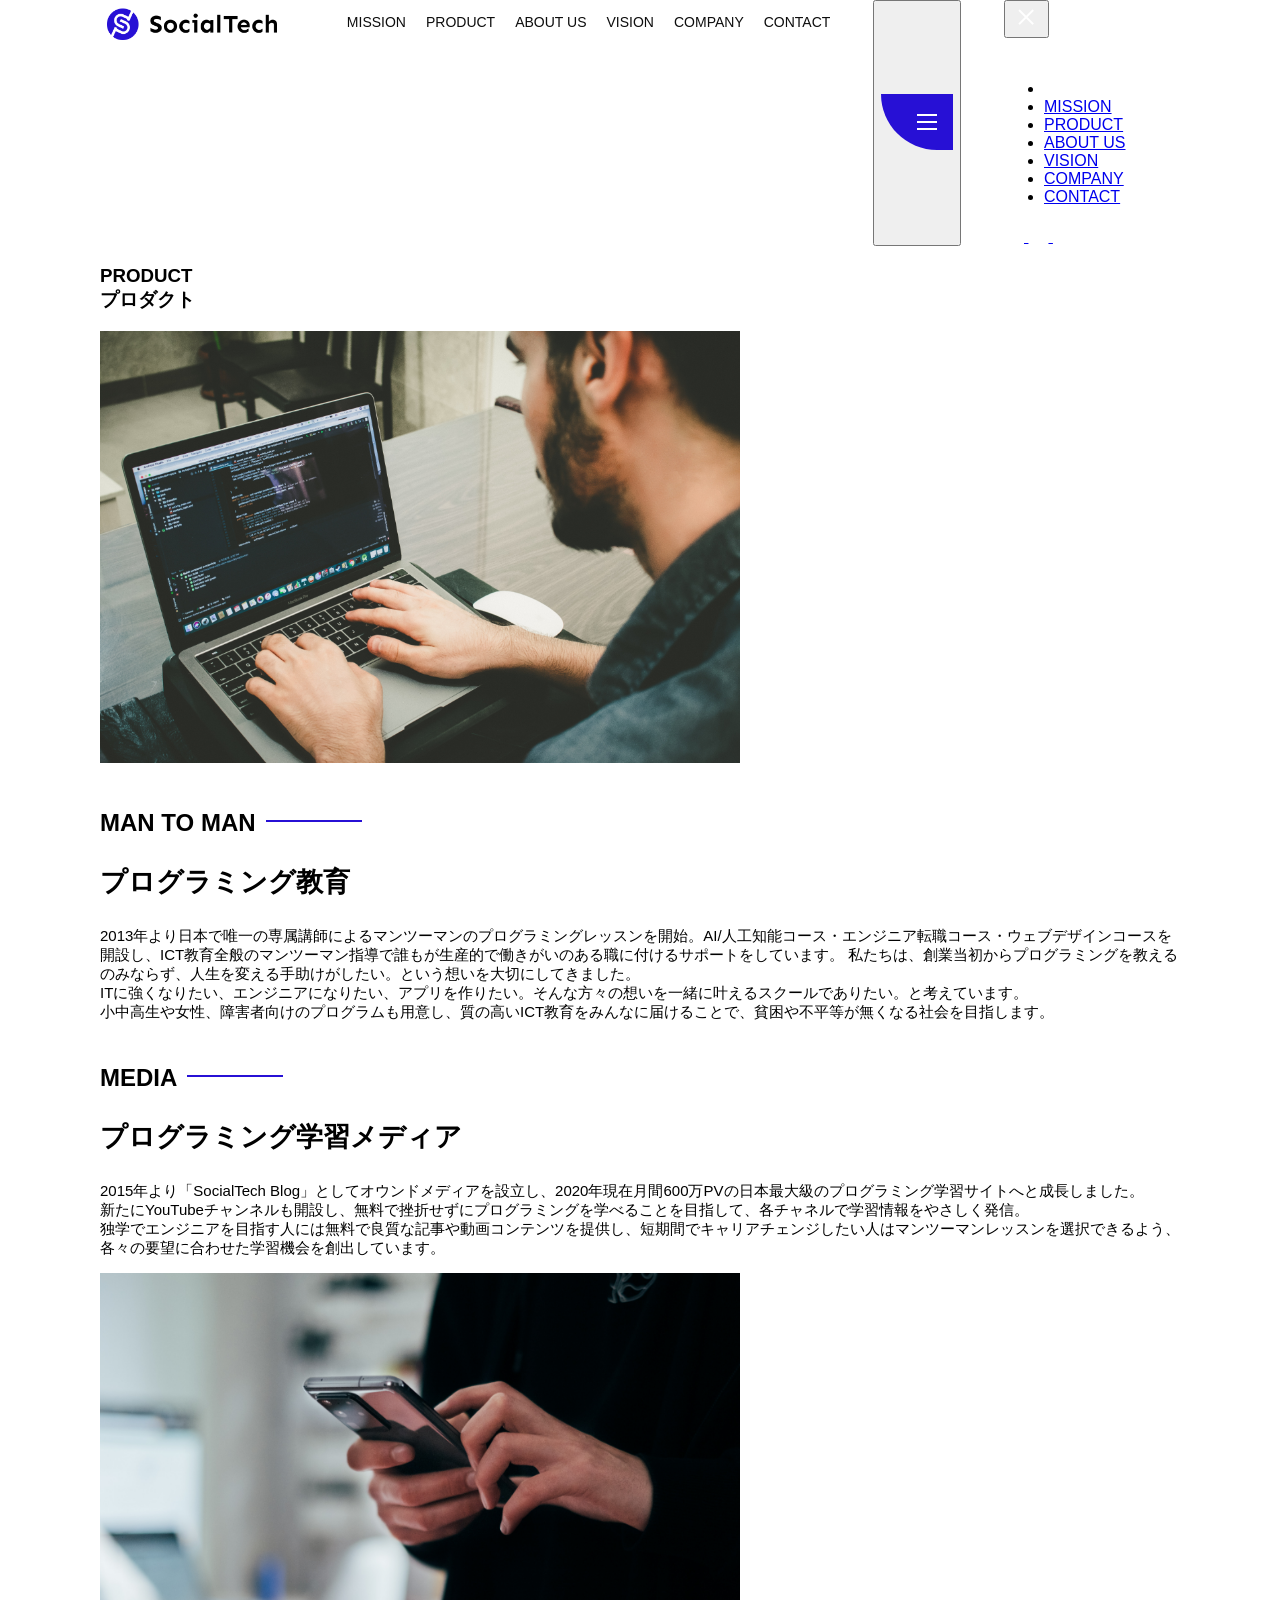
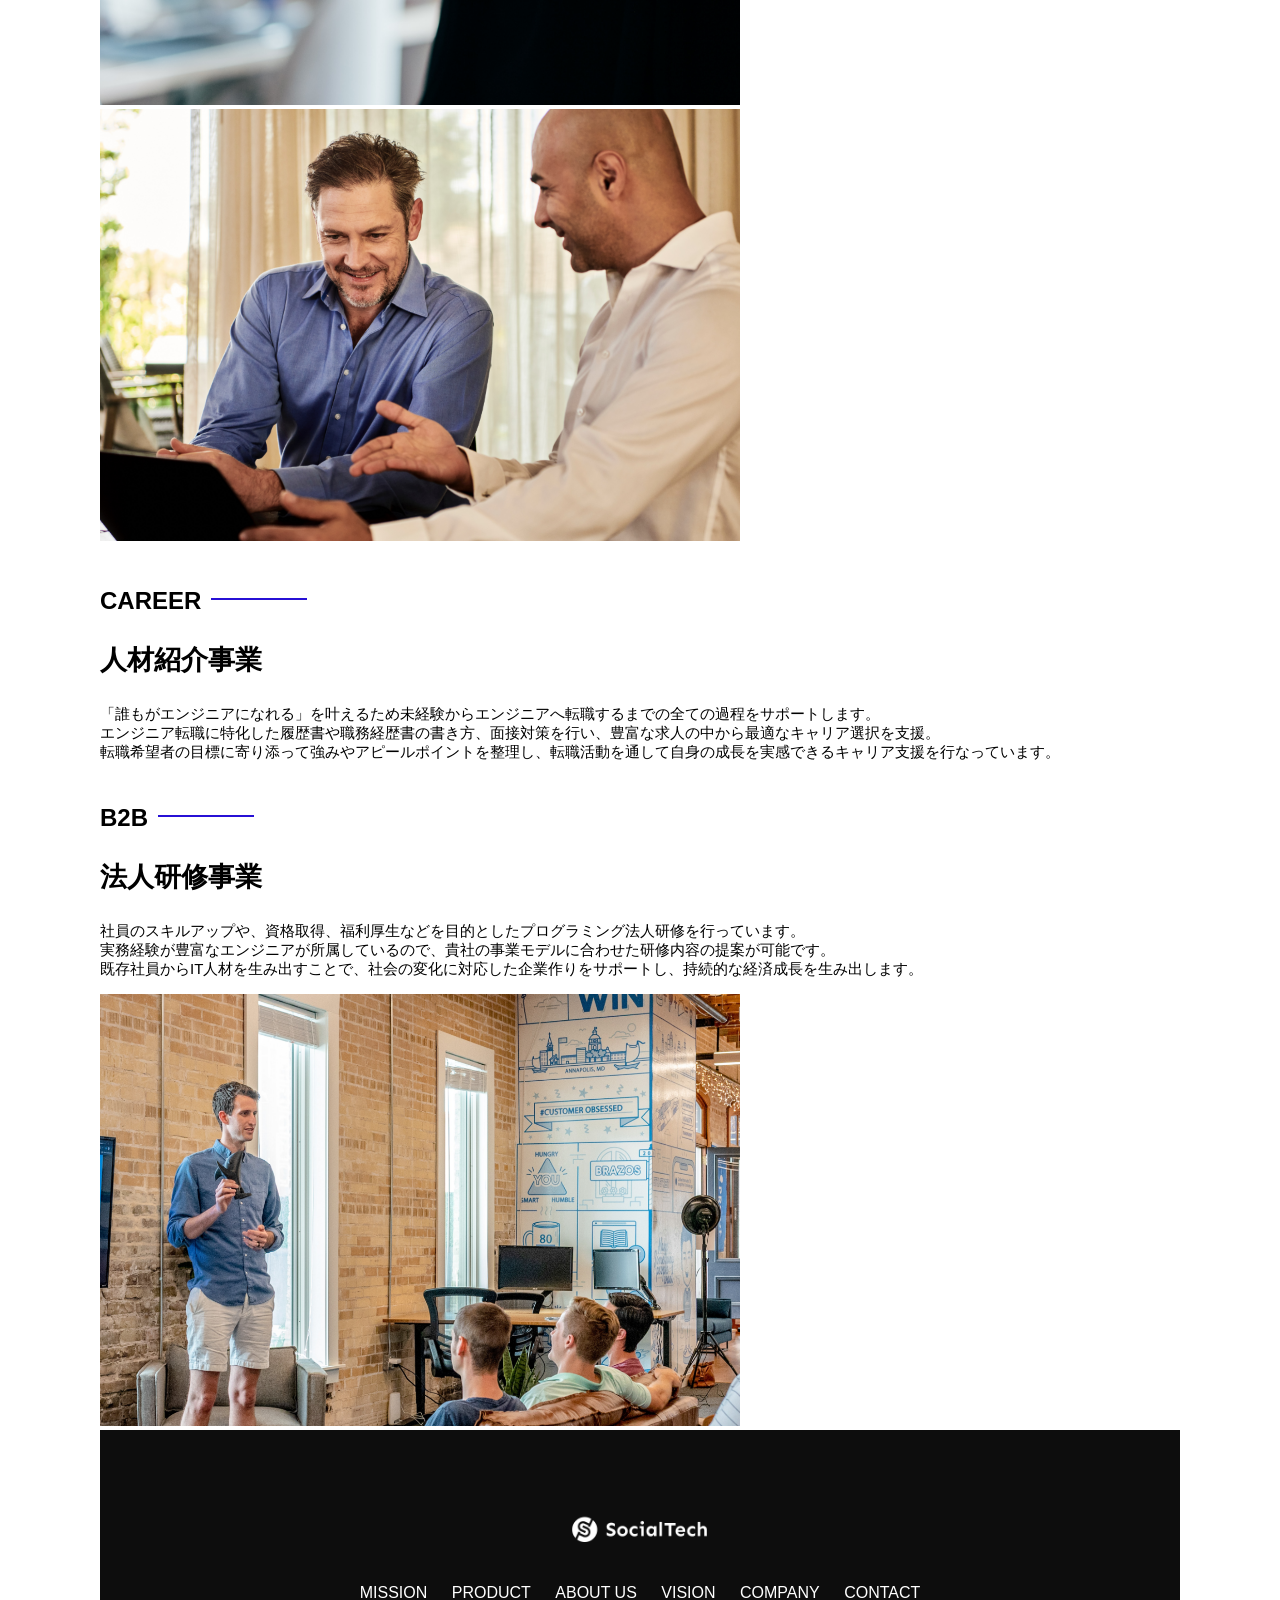
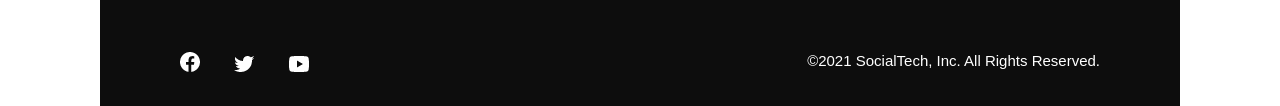
==== product.html @ 633c1e11 "初回コミット" ====
<!DOCTYPE html>
<html>
  <head>
    <title>SocialTech -PRODUCT プロダクト-</title>
    <meta charset="utf-8">
    <meta name="description" content="SocialTechの4つのプロダクトを紹介します">
    <meta name="viewport" content="width=device-width, initial-scale=1.0">
    <link rel="stylesheet" href="style.css">
  </head>

  <body>
    <!-- ヘッダー -->
    <header>
      <!-- ロゴ -->
      <a href="index.html" id="logo">
        <img src="images/logo.png" alt="トップページに戻る">
      </a>

      <!-- PC用ナビゲーション -->
      <nav id="nav-pc">
        <ul>
          <li><a href="mission.html">MISSION</a></li>
          <li><a href="product.html">PRODUCT</a></li>
          <li><a href="index.html#aboutus">ABOUT US</a></li>
          <li><a href="index.html#vision">VISION</a></li>
          <li><a href="index.html#company">COMPANY</a></li>
          <li><a href="index.html#contact">CONTACT</a></li>
        </ul>
      </nav>

      <!-- スマホ用メニューボタン -->
      <button id="menu-sp" onclick="document.getElementById('nav-sp').style.display = 'block'">
        <img src="images/button-menu.png" alt="ナビゲーションを開く">
      </button>

      <!-- スマホ用ナビゲーション -->
      <div id="nav-sp">
        <button id="close" onclick="document.getElementById('nav-sp').style.display = 'none'">
          <img src="images/button-close.png" alt="ナビゲーションを閉じる">
        </button>

        <nav>
          <ul>
            <li>
              <a id="logo-sp" href="index.html" onclick="document.getElementById('nav-sp').style.display = 'none'"><img src="images/logo-sp.png" alt="トップページに戻る"></a>
            </li>
            <li><a class="menu" href="mission.html" onclick="document.getElementById('nav-sp').style.display = 'none'">MISSION</a></li>
            <li><a class="menu" href="product.html" onclick="document.getElementById('nav-sp').style.display = 'none'">PRODUCT</a></li>
            <li><a class="menu" href="index.html#aboutus" onclick="document.getElementById('nav-sp').style.display = 'none'">ABOUT US</a></li>
            <li><a class="menu" href="index.html#vision" onclick="document.getElementById('nav-sp').style.display = 'none'">VISION</a></li>
            <li><a class="menu" href="index.html#company" onclick="document.getElementById('nav-sp').style.display = 'none'">COMPANY</a></li>
            <li><a class="menu" href="index.html#contact" onclick="document.getElementById('nav-sp').style.display = 'none'">CONTACT</a></li>
          </ul>
        </nav>
        <div id="sns">
          <a href="https://www.facebook.com/sejuku2013">
            <img src="images/button-facebook.png" alt="Facebookのリンク">
          </a>
          <a href="https://twitter.com/samuraijuku">
            <img src="images/button-twitter.png" alt="Twitterのリンク">
          </a>
          <a href="https://www.youtube.com/channel/UCCFOQO5aDK0xXam4cUQXT8g">
            <img src="images/button-youtube.png" alt="YouTubeのリンク">
          </a>
        </div>
      </div>
    </header>

    <main>
      <article>
        <section id="product-main">
          <div class="product-main-innner">
            <h1>PRODUCT<br><span>プロダクト</span></h1>
          </div>
        </section>
        <section class="product-section product-section-left">
          <div class="product-section-img">
            <img src="images/product/product-mantoman.png" alt="PCでコードを書く男性">
          </div>
          <div class="product-read">
            <h2 class="product-h2">MAN TO MAN</h2>
            <h3 class="product-h3">プログラミング教育</h3>
            <p>
              2013年より日本で唯一の専属講師によるマンツーマンのプログラミングレッスンを開始。AI/人工知能コース・エンジニア転職コース・ウェブデザインコースを開設し、ICT教育全般のマンツーマン指導で誰もが生産的で働きがいのある職に付けるサポートをしています。 私たちは、創業当初からプログラミングを教えるのみならず、人生を変える手助けがしたい。という想いを大切にしてきました。<br>ITに強くなりたい、エンジニアになりたい、アプリを作りたい。そんな方々の想いを一緒に叶えるスクールでありたい。と考えています。<br>小中高生や女性、障害者向けのプログラムも用意し、質の高いICT教育をみんなに届けることで、貧困や不平等が無くなる社会を目指します。
            </p>
          </div>
        </section>

        <section class="product-section product-section-right">
          <div class="product-read">
            <h2 class="product-h2">MEDIA</h2>
            <h3 class="product-h3">プログラミング学習メディア</h3>
            <p>2015年より「SocialTech Blog」としてオウンドメディアを設立し、2020年現在月間600万PVの日本最大級のプログラミング学習サイトへと成長しました。<br>新たにYouTubeチャンネルも開設し、無料で挫折せずにプログラミングを学べることを目指して、各チャネルで学習情報をやさしく発信。<br>独学でエンジニアを目指す人には無料で良質な記事や動画コンテンツを提供し、短期間でキャリアチェンジしたい人はマンツーマンレッスンを選択できるよう、各々の要望に合わせた学習機会を創出しています。</p>
          </div>
          <div class="product-section-img">
            <img src="images/product/product-media.png" alt="スマートフォンを操作する人">
          </div>
        </section>

        <section class="product-section product-section-left">
          <div class="product-section-img">
            <img src="images/product/product-career.png" alt="笑顔で話し合う2人の男性">
          </div>
          <div class="product-read">
            <h2 class="product-h2">CAREER</h2>
            <h3 class="product-h3">人材紹介事業</h3>
            <p>「誰もがエンジニアになれる」を叶えるため未経験からエンジニアへ転職するまでの全ての過程をサポートします。<br>エンジニア転職に特化した履歴書や職務経歴書の書き方、面接対策を行い、豊富な求人の中から最適なキャリア選択を支援。<br>転職希望者の目標に寄り添って強みやアピールポイントを整理し、転職活動を通して自身の成長を実感できるキャリア支援を行なっています。<br></p>
          </div>
        </section>
        
        <section class="product-section product-section-right">
          <div class="product-read">
            <h2 class="product-h2">B2B</h2>
            <h3 class="product-h3">法人研修事業</h3>
            <p>社員のスキルアップや、資格取得、福利厚生などを目的としたプログラミング法人研修を行っています。<br>実務経験が豊富なエンジニアが所属しているので、貴社の事業モデルに合わせた研修内容の提案が可能です。<br>既存社員からIT人材を生み出すことで、社会の変化に対応した企業作りをサポートし、持続的な経済成長を生み出します。</p>
          </div>
          <div class="product-section-img">
            <img src="images/product/product-b2b.png" alt="講演中の男性とそれを聴く人々">
          </div>
        </section>
      </article>
    </main>

    <footer>
      <div id="footer-logo">
        <img src="images/logo-sp.png" alt="SocialTech">
      </div>
      <div id="footer-link">
        <a href="mission.html">MISSION</a>
        <a href="product.html">PRODUCT</a>
        <a href="index.html#aboutus">ABOUT US</a>
        <a href="index.html#vision">VISION</a>
        <a href="index.html#company">COMPANY</a>
        <a href="index.html#contact">CONTACT</a>
      </div>
      <div id="sns-footer">
        <div class="sns-btns">
          <a href="https://www.facebook.com/sejuku2013"><img src="images/button-facebook.png" alt="Facebookのリンク"></a>
          <a href="https://twitter.com/samuraijuku"><img src="images/button-twitter.png" alt="Twitterのリンク"></a>
          <a href="https://www.youtube.com/channel/UCCFOQO5aDK0xXam4cUQXT8g"><img src="images/button-youtube.png" alt="YouTubeのリンク"></a>
        </div>
        <p id="copyright">&copy;2021 SocialTech, Inc. All Rights Reserved.</p>
      </div>
    </footer>
    
  </body>
</html>
---- style.css ----
/* PC、スマホ共通スタイル */
* {
  box-sizing: border-box;
}

p {
  font-size: 15px;
}

body {
  font-family: "Source Sans Pro", "Hiragino Kaku Gothic ProN", Meiryo, Arial, sans-serif;
  max-width: 1080px;
   margin: 0 auto 0 auto;
}

/* ヘッダー */
 header {
   display: flex;
   justify-content: space-between;
 }

 /* ナビゲーションのレイアウト */
 #nav-pc {
   font-size: 14px;
 }
 
 #nav-pc ul {
   display: flex;
   padding-left: 0;
 }
 
 #nav-pc li {
   list-style: none;
 }
 
 /* ナビゲーションのリンクの装飾設定 */
 #nav-pc a {
   text-decoration: none;
   margin-left: 20px;
   color: #0d0d0d;
 }
 
 #nav-pc a:hover {
   text-decoration: underline;
 }

 /* メインビジュアル*/
 #main-visual {
   position: relative;
   height: 400px;
 }

 #main-message {
   position: absolute;
   top: 0;
   left: 0;
   background-color: #2710d5;
   color: #ffffff;
   border-radius: 0 0 476px 0;
   max-width: 620px;
   height: 100%;
   width: 100%;
   z-index: 11;
 }

 #main-message > h1 {
   font-size: 60px;
   margin: 100px 0 0 50px;
 }
 #main-message > p { 
   font-size: 28px;
   margin: 0 0 0 50px;
 }

  #main-visual > img {
   max-width: 620px;
   border-radius: 476px 0 0 0;
   position: absolute;
   top: 0;
   right: 0;
   z-index: 10;
 }

 /* 見出し */
 h2 {
   margin: 40px 0 0 0;
 }
 
 h2::after {
   content: url("images/line.png");
   margin-left: 10px;
 }
 
 h3 {
   font-size: 27px;
 }

 /* ミッション */
 #mission {
   margin: 80px auto 80px auto;
 }
 
 #mission-flex {
   display: flex;
 }

 #mission-flex > div {
   width: 50%;
   margin: 20px;
 }
 
 #mission-photo {
   width: 100%;
 }
 
 #s2dgs {
   margin-top: 50px;
   width: 100%;
 }

 /* プロダクト */
 #product {
  background-color: #fafafa;
  margin: 80px 0 80px 0;
  padding: 10px 40px 0px 40px;
 }

 /* 外枠 */
 #product .product-flex {
  margin-top: 40px;
  display: flex;
 }

  /* 左のカラム */
 #product-left {
   width: 50%;
   margin-right: 20px;
 }
 
 /* 右のカラム */
 #product-right {
   width: 50%;
   margin-left: 20px;
   margin-top: 80px;
 }
 
 /* 画像＋説明の枠 */
 #product-left > div {
   position: relative;
   height: 480px;
   margin-right: 20px;
 }
 #product-right > div {
   position: relative;
   height: 480px;
   margin-left: 20px;
 }

  /* 画像 */
 .product-photo {
   width: 100%;
 }

  /* 説明文の枠 */
 .product-explain {
   background-color: #ffffff;
   position: absolute;
   left: 0;
   bottom: 50px;
   margin: 0 40px 0 40px;
   padding: 20px;
   box-shadow: 5px 5px 10px rgba(0, 0, 0, 0.05);
 }
 
 /* 説明文の英語 */
 .product-explain > span {
   color: #2710d5;
   font-weight: bold;
   font-size: 16px;
   margin: 0;
 }
 
 /* 説明文の見出し */
 .product-explain > h3 {
   margin: 5px 0 5px 0;
 }
 
 /* 説明文 */
 .product-explain > p {
   font-size: 14px;
   margin: 0;
 }
 
 /* もっと見るボタン */
 #product-more {
   text-align: center;
 }
 
 #product-more a {
   position: relative;
   bottom: -42px;
 }

 /* ABOUT US */
#aboutus {
  margin: 80px auto 80px auto;
}

/* ３つの組織文化と写真を入れる枠 */
#aboutus > div {
  display: flex;
}

/* 画像 */
.culture-img {
  width: 50%;
  align-self: flex-start;
}

.culture-img2 {
  margin-top: 50px;
  width: 100%;
}

/* 3つの組織文化の表 */
.culture-table {
  margin-right: 50px;
}

/* 番号 */
.culture-num {
  font-size: 80px;
  color: #2710d5;
  padding: 0 20px 0 0;
}

/* 見出し */
.culture-table th {
  text-align: left;
  font-size: 28px;
  font-weight: bold;
}

/* 組織文化英語 */
.culture-en {
  color: #2710d5;
  font-size: 24px;
}

/* 説明文 */
.culture-description {
  margin: 0;
}


 /* ビジョン */
 #vision {
   margin: 80px auto 80px auto;
 }
 
 /* セクション内の外枠*/
 #vision > div {
   display: flex;
   justify-content: space-between;
   flex-wrap: wrap;
 }
 
 /*7つの行動指針の枠*/
 .vision-box {
   width: 300px;
   height: 300px;
   margin-bottom: 30px;
   position: relative;
 }

.vision-box > img {
  width: 100%;
  position: relative;
  z-index: 30;
}

.vision-box > div { 
   position: absolute;
   top: 0;
   left: 0;
   z-index: 31;
   margin-right: 20px;
}

.vision-box > div > h4 {
  color: #2710d5;
  font-size: 19px;
  margin: 80px 0 0 0;
}

.vision-box > div > h4::first-letter {
  font-size: 40px;
}

.vision-box > div > h5 {
  font-size: 20px;
  margin: 0 0 0 0;
}

.vision-box > div > p {
  margin: 10px 0 0 0;
}

  /* 会社概要 */
 #company {
   margin: 80px auto 80px auto;
 }

  #company-table {
   width: 100%;
 }
 
 .tableheader {
   text-align: left;
   padding: 20px;
   border-bottom-color: #2710d5;
   border-bottom-width: 1px;
   border-bottom-style: solid;
   width: 100px;
 }
 
 .tableheader-first {
   border-top-color: #2710d5;
   border-top-width: 1px;
   border-top-style: solid;
 }
 
 .cell {
   padding: 30px;
   border-bottom-color: #ececec;
   border-bottom-width: 1px;
   border-bottom-style: solid;
 }
 
 .cell-first {
   border-top-color: #ececec;
   border-top-width: 1px;
   border-top-style: solid;
 }

  #company > iframe {
   width: 100%;
   height: 368px;
   margin-top: 40px;
 }

 /* お問い合わせ */
 #contact > form > div {
  display: flex;
  flex-direction: row;
  flex-wrap: wrap;
  padding-bottom: 30px;
 }

  /* 左列の見出し */
 .contact-heading {
   width: 240px;
   align-self: center;
 }
 /* 見出しのラベル */
 .contact-label {
   font-weight: bold;
 }
 /* 必須 */
 .contact-span {
   color: #ce2222;
   margin: 0 0 0 20px;
   font-weight: bold;
 }

  /* テキストボックス */
 .contact-textbox {
   border-top: 0px;
   border-left: 0px;
   border-right: 0px;
   border-bottom-width: 1px;
   border-bottom-color: #707070;
   border-style: solid;
   background-color: #fafafa;
   width: 400px;
   height: 56px;
 }
 
 /* お問い合わせ内容のテキストエリア */
 .contact-textarea {
   border-top: 0px;
   border-left: 0px;
   border-right: 0px;
   border-bottom-width: 1px;
   border-bottom-color: #707070;
   background-color: #fafafa;
   width: 400px;
   height: 200px;
   }

    /* 個人情報の取り扱い */
 #contact dt {
   font-weight: bold;
 }
 
 #contact dd {
   margin: 0 0 16px 0;
 }
 
 #contact dd p {
   margin: 0;
 }
 
 #contact dd ul {
   padding-left: 0;
 }
 
 #contact dd li {
   margin-bottom: 0;
   list-style: none;
 }

  /* フッター */
 footer {
   background-color: #0d0d0d;
   text-align: center;
   padding: 80px 80px 30px 80px;
 }
 
 #footer-logo {
   margin-bottom: 30px;
 }

 #footer-link{
  margin-bottom: 50px;
 }

 #footer-link > a {
  text-decoration: none;
  margin: 10px;
  color: #ffffff;
 }

 #footer-link > a:hover {
  text-decoration: underline;
 }

 #sns-footer {
  display: flex;
  justify-content: space-between;
 }

 #sns-footer a {
  margin-right: 30px;
 }

 #copyright {
  color: #ffffff;
  margin: 0;
 }

  /* mission.html用スタイル */
 /* ミッションのメインビジュアル */
 .mission-main-inner {
   background-image: url("images/mission/mission-main.png");
   background-repeat: no-repeat;
   background-position-y: center;
 }
 
 #mission-title {
   background-color: #2710d5;
   width: 368px;
   color: #ffffff;
   height: 496px;
   border-radius: 0 248px 248px 0;
   position: relative;
 }
 
 #mission-title h1 {
   position: absolute;
   top: 0;
   left: 100px;
   font-size: 80px;
   line-height: 1;
 }
 
 #mission-title h1 span {
   font-size: 26px;
 }
 
 #mission-title > p {
   position: absolute;
   top: 350px;
   left: 100px;
   font-size: 16px;
 }

/* 画面幅が767px以下のとき */
@media screen and (max-width: 767px) {
  /* スマートフォン用のスタイルを指定する */
  /* PC用ナビゲーション非表示 */
  #nav-pc {
    display: none;
}

 /* ミッションページ　S2DGSの設定 */
 #mission-s2dgs {
   padding: 20px;
 }
 
 .mission-h2 {
   color: #2710d5;
   font-size: 40px;
 }
 
 .mission-h2::after {
   content: none;
 }

 /* ミッションページ　5つのゴールの設定 */
 #mission-five-goals {
   padding: 20px;
   display: flex;
 }
 
 #mission-five-goals .five-goals-image {
   width: 30%;
   padding: 20px;
 }
 
 #mission-five-goals .five-goals-image img {
   width: 100%;
 }
 
 #mission-five-goals .five-goals-read {
   width: 70%;
   padding: 20px;
 }
 
 #mission-five-goals .five-goals-read > div {
   margin-bottom: 40px;
 }
 
 .fivegoals-image-right {
   float: right;
   margin: 20px;
 }
 
 .fivegoals-image-left {
   float: left;
   margin: 20px;
 }
 
 .fivegoals-number {
   color: #2710d5;
   font-size: 48px;
   font-weight: bold;
   margin: 0;
 }
 
 .fivegoals-h3 {
   font-size: 28px;
   margin: 0;
 }
 
 .fivegoals-p {
   margin: 0;
 }

 /* プロダクトページ */
 .product-main-inner {
  background-image: url(./images/product/product-main.png);
  background-repeat: no-repeat;
  background-position-y: center;
 }

 #product-title {
  background-color: #2710d5;
  width: 368px;
  color: #ffffff;
  height: 496px;
  border-radius: 0 248px 248px 0;
  position: relative
 }

 #product-title h1 {
  position: absolute;
  top: 0;
  left: 100px;
  font-size: 80px;
  line-height: 1;
 }

 #product-title h1 span {
  font-size: 26px;
 }

 #product-title > p {
  position: absolute;
  top: 350px;
  left: 100px;
  font-size: 16px;
 }

  /* セクション */
 .product-section {
   display: flex;
   padding: 20px 20px 0;
 }
 
 .product-section .product-section-img {
   width: 450px;
 }
 
 /* 左が画像のセクション*/
 .product-section-left .product-section-img img {
   width: 100%;
   padding: 0 40px 30px 0;
   border-radius: 0 432px 0 0;
 }
 
 .product-section-left .product-read {
   width: 50%;
   flex-grow: 1;
 }
 
 .product-section-left .product-read p {
   margin-bottom: 0;
 }
 
 /* 右が画像のセクション*/
 .product-section-right {
   justify-content: space-between;
 }
 
 .product-section-right .product-section-img img {
   width: 100%;
   padding: 0 0 30px 40px;
   border-radius: 432px 0 0 0;
 }
 
 .product-section-right .product-read {
   width: 500px;
 }
 
 .product-h2 {
   color: #2710d5;
   font-size: 24px;
   margin: 0;
 }
 
 .product-h3 {
   font-size: 28px;
   margin: 0;
 }

/*====================
スマートフォン用のスタイル
=====================*/
@media screen and (max-width: 767px) {
  /* PC用ナビゲーション非表示 */
  #nav-pc {
    display: none;
  }

/* ハンバーガーメニュー */
#menu-sp {
  display: block;
  background-color: transparent;
  float: right;
  padding: 0;
  border: none;
}

/* スマホ用ナビゲーションの表示切替*/
/* 初期状態、レイアウトと非表示設定 */
#nav-sp {
  background-color: #2710d5;
  position: fixed;
  left: 0;
  top: 0;
  height: 100%;
  width: 100%;
  display: none;
  z-index: 100;
}

/* ×ボタン */
#close {
  position: absolute;
  top: 20px;
  right: 20px;
  background-color: transparent;
  border: none;
}

#nav-sp nav ul {
  padding-left: 0;
}

#nav-sp nav li {
  list-style: none;
}

/* ナビゲーションメニュー用ロゴ */
#logo-sp {
  margin: 80px 0 30px 20px;
} 

/* ナビゲーションのリンクの装飾設定 */
#nav-sp nav a {
  display: block;
  color: #ffffff;
}

#nav-sp nav a:hover {
  text-decoration: underline;
}

/* スマホ用ナビを非表示 */
#nav-sp,
#menu-sp {
  display: none;
}

#nav-sp .menu {
  text-decoration: none;
  margin: 0 20px 0 20px;
  height: 44px;
  font-size: 16px;
  background-image: url("images/arrow.png");
  background-repeat: no-repeat;
  background-position: right top;
}

#sns {
  position: absolute;
  bottom: 20px;
  left: 20px;
}

#sns > a {
  margin-right: 30px;
}

/* メインビジュアル */
  #main-visual {
    position: relative;
    height: 470px;
  }

  #main-visual > div {
    text-align: center;
    height: 280px;
  }

  #main-visual h1 {
    font-size: 28px;
    margin: 90px 0 0 0;
  }

  #main-visual > div > p {
    margin: 0;
    font-size: 15px;
  }

  #main-visual > img {
    width: 100%;
    border-radius: 476px 0 0 0;
    top: auto;
    bottom: 0;
  }

  /*見出し*/
  h2 {
    margin: 15px 0 15px 0;
  }
  
  h3 {
    font-size: 24px;
    margin: 10px 0 0 0;
  }

  /* ミッション */
  #mission {
    margin: 20px 0 20px 0;
    padding: 0 20px 0 20px;
  }

  #mission-flex {
    flex-direction: column;
  }

  #mission-flex > div {
  width: 100%;
  margin: 0;
  }

  /* プロダクト */
  #product {
    margin: 0;
    padding: 10px 20px 0 20px;
  }

  /* 外枠 */
  #product .product-flex {
    flex-direction: column;
    margin-top: 0;
  }

  /* 左右のカラム　スマホでは縦並び */
  #product-left,
  #product-right {
    width: 100%;
    margin: 0;
  }

  /*  画像＋説明の枠 */
  #product-left > div,
  #product-right > div {
    height: auto;
    margin: 0;
  }

  /* 説明文の枠 */
  .product-explain {
    position: relative;
    margin: 0;
  }

  .product-explain > h3 {
    margin: 10px 0 10px 0;
    font-size: 24px;
  }

/* もっと見るボタン */
  #product-more {
    text-align: left;
  }

    /* ABOUT US */
  #aboutus {
    margin: 80px 20px 80px 20px;
  }

  #aboutus > div {
    flex-direction: column;
}

  .culture-table th {
    font-size: 16px;
  }

  .culture-table {
    margin-right: 0;
    padding-right: 20px;
    order: 2;
  }

  .culture-img {
    width: 100%;
    order: 1;
  }

  .culture-img2 {
    margin-top: 0;
  }

  .culture-num {
    padding: 0;
  }

  .culture-description {
    margin: 0;
  }

    /* ビジョン */
  #vision {
    margin: 80px 20px 80px 20px;
  }

  .vision-box > img {
    position: absolute;
    top: 0;
    left: 0;
  }

  .vision-box > div > h4 {
    margin: 60px 0 0 0;
  }

  /*会社概要*/
  #company {
    margin: 0 20px 0 20px;
  }

  #company > h3 {
    margin-bottom: 20px;
  }

.tableheader {
    width: 50px;
  }

  .cell {
    padding: 20px;
  }

  #company > iframe {
    height: 240px;
  }

  /* お問い合わせ */
  #contact {
    margin: 80px 20px 80px 20px;
  }

  #contact > h3 {
    margin-bottom: 20px;
  }

  #contact > form > div {
    flex-direction: column;
    margin-bottom: 20px;
  }

  .contact-heading {
    align-self: auto;
    margin-bottom: 20px;
  }

  .contact-textbox {
    min-width: 300px;
    width: 100%;
  }

  .contact-textarea {
    height: 150px;
    width: 100%;
  }

  .radiobutton {
    margin-bottom: 20px;
  }

    /* フッター */
   footer {
     padding: 30px 20px 50px 20px;
     text-align: left;     
   }
 
   #footer-link > a {
     margin: 0 20px 30px 0;
     display: block;
     background-image: url("images/arrow.png");
     background-repeat: no-repeat;
     background-position: right top;
   }
 
   #footer-link > a:hover {
     text-decoration: underline;
   }
 
   #sns-footer {
     flex-direction: column;
     justify-content: flex-start;
   }
 
   #copyright {
     font-size: 12px;
     margin-top: 30px;
   }

/* mission.html用スタイル */
  /* ミッションのメインビジュアル */
  #mission-main {
    height: 256px;
    margin-top: 4%;
    position: relative;  
  }

  .mission-main-inner {
    height: 80%;
    background-size: cover;
  }

  .mission-title {
    width: 136px;
    height: 256px;
    position: absolute;
    top: -10%;
  }

  #mission-title h1 {
    left: 20px;
    font-size: 40px;
  }

  #mission-title h1 span {
    font-size: 18px;
  }

  #mission-title > p {
    top: 180px;
    left: 20px;
    font-size: 13px;
  }

  /* ミッションページ　S2DGSの設定 */
  .mission-h2 {
    font-size: 38px;
    margin: 0px;
  }

  .mission-h2::after {
    content: none;
  }

  #mission-s2dgs > img {
    width: 100%;
  }

  /* ミッションページ　5つのゴールの設定 */
  #mission-five-goals {
    flex-direction: column;
  }

  #mission-five-goals > div {
    padding: 0;
  }

  #mission-five-goals .five-goals-image,
  #mission-five-goals .five-goals-read {
    width: 100%;
    padding: 0;
  }

  #mission-five-goals .five-goals-read > div {
    display: flex;
    flex-direction: column;
  }

  .fivegoals-image-right,
  .fivegoals-image-left {
    align-self: center;
  }

/* プロダクトページ */
  #product-main {
    height: 256px;
    margin-top: 4%;
    position: relative;
  }

  .product-main-inner {
    height: 80%;
    background-size: cover;
  }

  #product-title {
    width: 136px;
    height: 256px;
    position: absolute;
    top: -10%;
  }
  
  #product-title h1 {
    left: 20px;
    font-size: 40px;
  }

  #product-title h1 span {
    font-size: 18px;
  }

  #product-title > p {
    top: 180px;
    left: 20px;
    font-size: 13px;
  }

   /* セクション */
   .product-section {
     flex-direction: column;
   }
 
   .product-section .product-section-img {
     width: 100%;
   }
   
   .product-section .product-section-img img {
     width: 100%;
     padding: 0;
   }
 
   /* 左が画像のセクション*/
   .product-section-left .product-section-img img {
     border-radius: 0 300px 0 0;
   }
 
   .product-section-left .product-read {
     width: 100%;
     flex-grow: 1;
   }
 
   /* 右が画像のセクション*/
   .product-section-right .product-section-img img {
     order: 1;
     border-radius: 300px 0 0 0;
   }
 
   .product-section-right .product-read {
     order: 2;
     width: 100%;
   }  

}
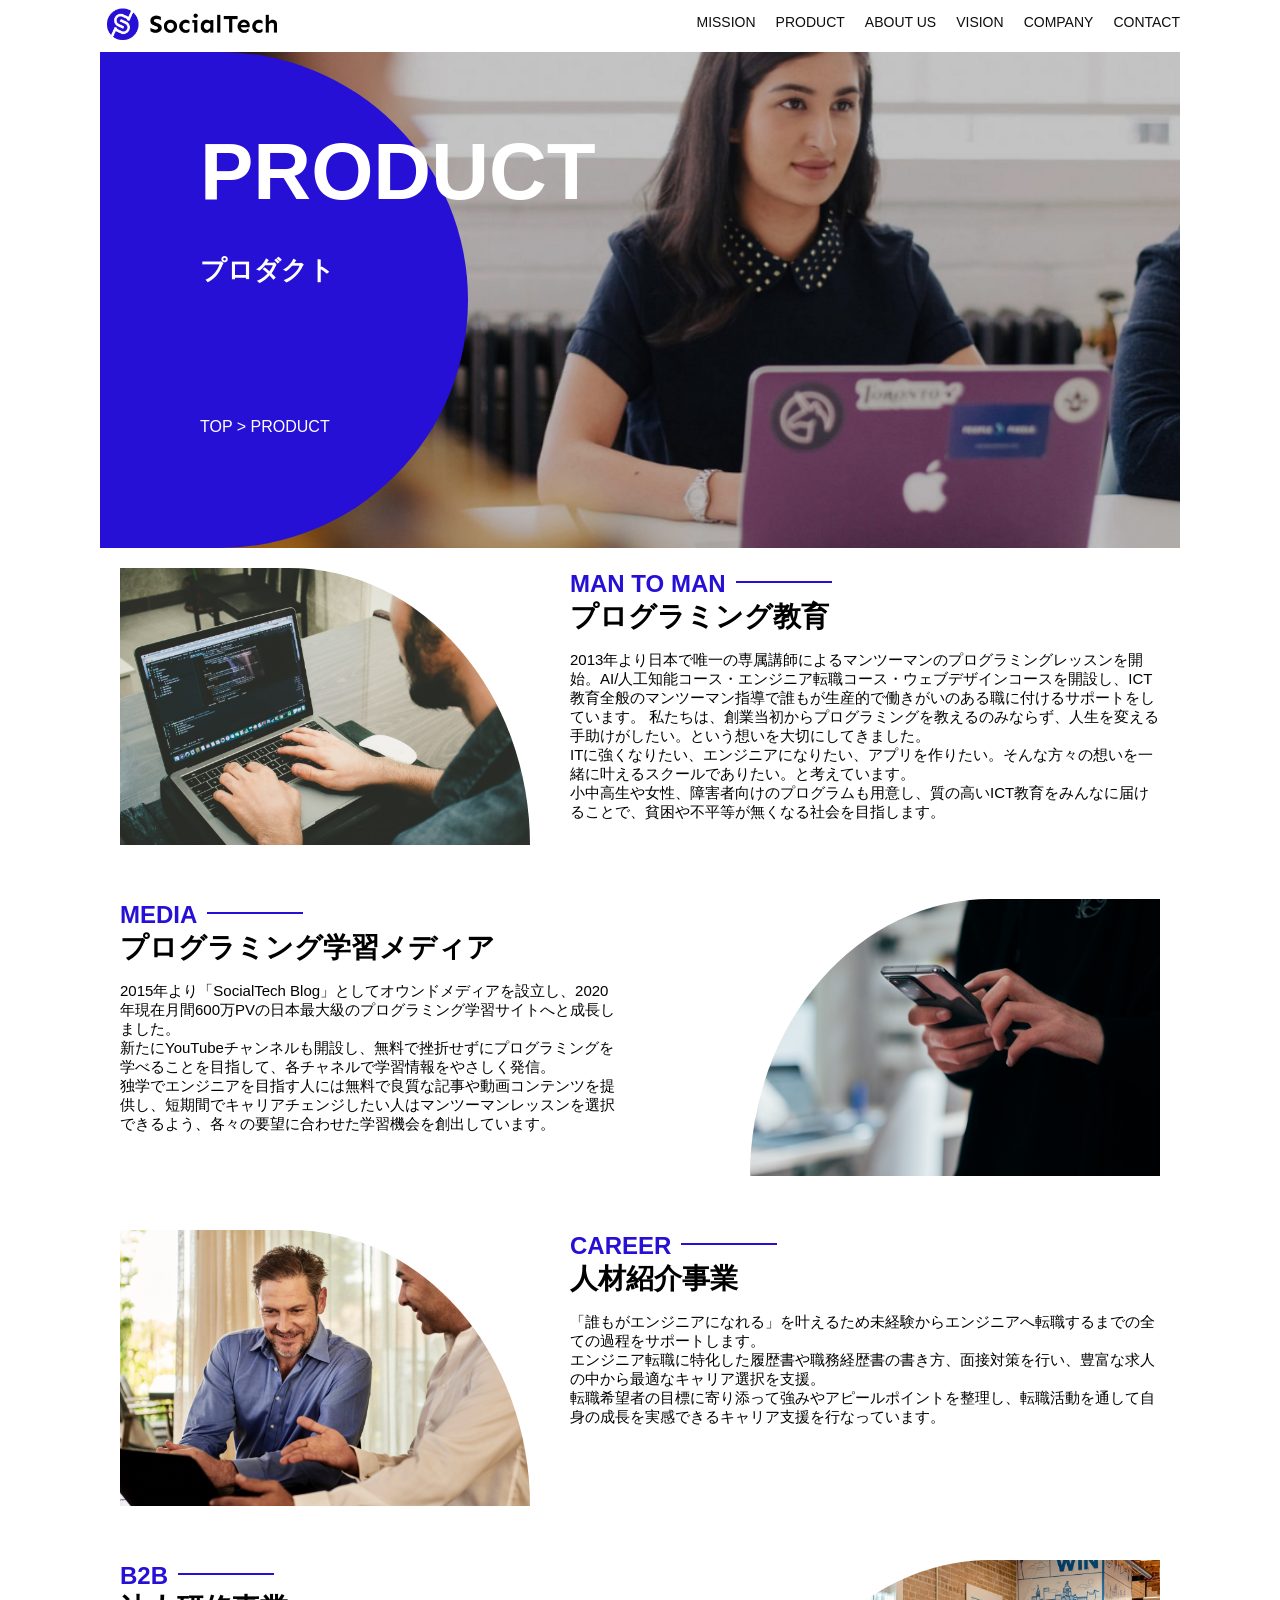
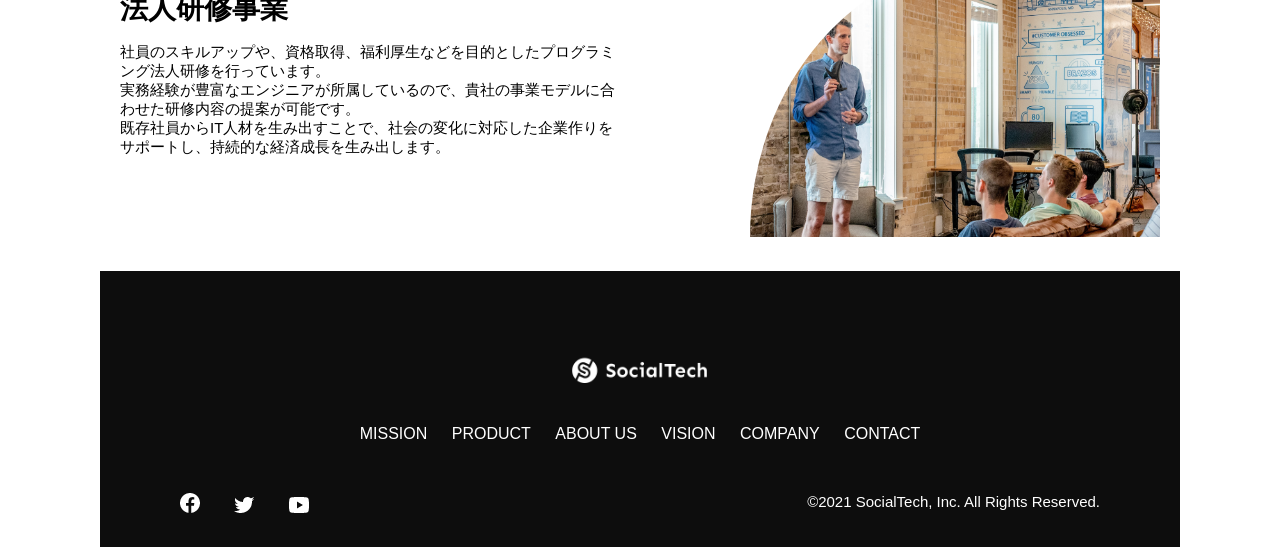
==== commit 302fed0b: "プロダクトページを修正" ====
--- a/product.html
+++ b/product.html
@@ -69,8 +69,11 @@
     <main>
       <article>
         <section id="product-main">
-          <div class="product-main-innner">
-            <h1>PRODUCT<br><span>プロダクト</span></h1>
+          <div class="product-main-inner">
+            <div id="product-title">
+              <h1>PRODUCT<br><span>プロダクト</span></h1>
+              <p>TOP > PRODUCT</p>
+            </div>
           </div>
         </section>
         <section class="product-section product-section-left">
--- a/style.css
+++ b/style.css
@@ -22,6 +22,10 @@
  /* ナビゲーションのレイアウト */
  #nav-pc {
    font-size: 14px;
+ }
+
+ #nav-sp {
+  display: none;
  }
  
  #nav-pc ul {
@@ -495,13 +499,95 @@
    font-size: 16px;
  }
 
-/* 画面幅が767px以下のとき */
-@media screen and (max-width: 767px) {
-  /* スマートフォン用のスタイルを指定する */
-  /* PC用ナビゲーション非表示 */
-  #nav-pc {
-    display: none;
-}
+  /* プロダクトページ */
+ .product-main-inner {
+   background-image: url("./images/product/product-main.png");
+   background-repeat: no-repeat;
+   background-position-y: center;
+   height: 80%;
+   background-size: cover;
+ }
+ 
+ #product-title {
+   background-color: #2710d5;
+   width: 368px;
+   color: #ffffff;
+   height: 496px;
+   border-radius: 0 248px 248px 0;
+   position: relative;
+ }
+ 
+ #product-title h1 {
+   position: absolute;
+   top: 0;
+   left: 100px;
+   font-size: 80px;
+   line-height: 1;
+ }
+ 
+ #product-title h1 span {
+   font-size: 26px;
+ }
+ 
+ #product-title > p {
+   position: absolute;
+   top: 350px;
+   left: 100px;
+   font-size: 16px;
+ }
+
+ /* セクション */
+ .product-section {
+   display: flex;
+   padding: 20px 20px 0;
+ }
+ 
+ .product-section .product-section-img {
+   width: 450px;
+ }
+ 
+ /* 左が画像のセクション*/
+ .product-section-left .product-section-img img {
+   width: 100%;
+   padding: 0 40px 30px 0;
+   border-radius: 0 432px 0 0;
+ }
+ 
+ .product-section-left .product-read {
+   width: 50%;
+   flex-grow: 1;
+ }
+ 
+ .product-section-left .product-read p {
+   margin-bottom: 0;
+ }
+ 
+ /* 右が画像のセクション*/
+ .product-section-right {
+   justify-content: space-between;
+ }
+ 
+ .product-section-right .product-section-img img {
+   width: 100%;
+   padding: 0 0 30px 40px;
+   border-radius: 432px 0 0 0;
+ }
+ 
+ .product-section-right .product-read {
+   width: 500px;
+ }
+ 
+ .product-h2 {
+   color: #2710d5;
+   font-size: 24px;
+   margin: 0;
+ }
+ 
+ .product-h3 {
+   font-size: 28px;
+   margin: 0;
+ }
+
 
  /* ミッションページ　S2DGSの設定 */
  #mission-s2dgs {
@@ -567,92 +653,10 @@
    margin: 0;
  }
 
- /* プロダクトページ */
- .product-main-inner {
-  background-image: url(./images/product/product-main.png);
-  background-repeat: no-repeat;
-  background-position-y: center;
- }
-
- #product-title {
-  background-color: #2710d5;
-  width: 368px;
-  color: #ffffff;
-  height: 496px;
-  border-radius: 0 248px 248px 0;
-  position: relative
- }
-
- #product-title h1 {
-  position: absolute;
-  top: 0;
-  left: 100px;
-  font-size: 80px;
-  line-height: 1;
- }
-
- #product-title h1 span {
-  font-size: 26px;
- }
-
- #product-title > p {
-  position: absolute;
-  top: 350px;
-  left: 100px;
-  font-size: 16px;
- }
-
-  /* セクション */
- .product-section {
-   display: flex;
-   padding: 20px 20px 0;
- }
- 
- .product-section .product-section-img {
-   width: 450px;
- }
- 
- /* 左が画像のセクション*/
- .product-section-left .product-section-img img {
-   width: 100%;
-   padding: 0 40px 30px 0;
-   border-radius: 0 432px 0 0;
- }
- 
- .product-section-left .product-read {
-   width: 50%;
-   flex-grow: 1;
- }
- 
- .product-section-left .product-read p {
-   margin-bottom: 0;
- }
- 
- /* 右が画像のセクション*/
- .product-section-right {
-   justify-content: space-between;
- }
- 
- .product-section-right .product-section-img img {
-   width: 100%;
-   padding: 0 0 30px 40px;
-   border-radius: 432px 0 0 0;
- }
- 
- .product-section-right .product-read {
-   width: 500px;
- }
- 
- .product-h2 {
-   color: #2710d5;
-   font-size: 24px;
-   margin: 0;
- }
- 
- .product-h3 {
-   font-size: 28px;
-   margin: 0;
- }
+
+#menu-sp {
+  display: none;
+}
 
 /*====================
 スマートフォン用のスタイル
@@ -660,6 +664,8 @@
 @media screen and (max-width: 767px) {
   /* PC用ナビゲーション非表示 */
   #nav-pc {
+
+
     display: none;
   }
 
@@ -671,6 +677,7 @@
   padding: 0;
   border: none;
 }
+
 
 /* スマホ用ナビゲーションの表示切替*/
 /* 初期状態、レイアウトと非表示設定 */
@@ -718,8 +725,7 @@
 }
 
 /* スマホ用ナビを非表示 */
-#nav-sp,
-#menu-sp {
+#nav-sp {
   display: none;
 }
 
@@ -744,32 +750,32 @@
 }
 
 /* メインビジュアル */
-  #main-visual {
-    position: relative;
-    height: 470px;
-  }
-
-  #main-visual > div {
-    text-align: center;
-    height: 280px;
-  }
-
-  #main-visual h1 {
-    font-size: 28px;
-    margin: 90px 0 0 0;
-  }
-
-  #main-visual > div > p {
-    margin: 0;
-    font-size: 15px;
-  }
-
-  #main-visual > img {
-    width: 100%;
-    border-radius: 476px 0 0 0;
-    top: auto;
-    bottom: 0;
-  }
+   #main-visual {
+     position: relative;
+     height: 470px;
+   }
+ 
+   #main-visual > div {
+     text-align: center;
+     height: 280px;
+   }
+ 
+   #main-visual h1 {
+     font-size: 28px;
+     margin: 90px 0 0 0;
+   }
+ 
+   #main-visual > div > p {
+     margin: 0;
+     font-size: 15px;
+   }
+ 
+   #main-visual > img {
+     width: 100%;
+     border-radius: 476px 0 0 0;
+     top: auto;
+     bottom: 0;
+   }
 
   /*見出し*/
   h2 {
@@ -792,8 +798,8 @@
   }
 
   #mission-flex > div {
-  width: 100%;
-  margin: 0;
+    width: 100%;
+    margin: 0;
   }
 
   /* プロダクト */
@@ -972,39 +978,39 @@
    }
 
 /* mission.html用スタイル */
-  /* ミッションのメインビジュアル */
-  #mission-main {
-    height: 256px;
-    margin-top: 4%;
-    position: relative;  
-  }
-
-  .mission-main-inner {
-    height: 80%;
-    background-size: cover;
-  }
-
-  .mission-title {
-    width: 136px;
-    height: 256px;
-    position: absolute;
-    top: -10%;
-  }
-
-  #mission-title h1 {
-    left: 20px;
-    font-size: 40px;
-  }
-
-  #mission-title h1 span {
-    font-size: 18px;
-  }
-
-  #mission-title > p {
-    top: 180px;
-    left: 20px;
-    font-size: 13px;
-  }
+   /* ミッションのメインビジュアル */
+   #mission-main {
+     height: 256px;
+     margin-top: 4%;
+     position: relative;
+   }
+ 
+   .mission-main-inner {
+     height: 80%;
+     background-size: cover;
+   }
+ 
+   #mission-title {
+     width: 136px;
+     height: 256px;
+     position: absolute;
+     top: -10%;
+   }
+ 
+   #mission-title h1 {
+     left: 20px;
+     font-size: 40px;
+   }
+ 
+   #mission-title h1 span {
+     font-size: 18px;
+   }
+ 
+   #mission-title > p {
+     top: 180px;
+     left: 20px;
+     font-size: 13px;
+   }
 
   /* ミッションページ　S2DGSの設定 */
   .mission-h2 {
@@ -1045,73 +1051,40 @@
     align-self: center;
   }
 
-/* プロダクトページ */
-  #product-main {
-    height: 256px;
-    margin-top: 4%;
-    position: relative;
-  }
-
-  .product-main-inner {
-    height: 80%;
-    background-size: cover;
-  }
-
-  #product-title {
-    width: 136px;
-    height: 256px;
-    position: absolute;
-    top: -10%;
-  }
-  
-  #product-title h1 {
-    left: 20px;
-    font-size: 40px;
-  }
-
-  #product-title h1 span {
-    font-size: 18px;
-  }
-
-  #product-title > p {
-    top: 180px;
-    left: 20px;
-    font-size: 13px;
-  }
-
-   /* セクション */
-   .product-section {
-     flex-direction: column;
-   }
- 
-   .product-section .product-section-img {
-     width: 100%;
+   /* プロダクトページ */
+   #product-main {
+     height: 256px;
+     margin-top: 4%;
+     position: relative;
+   }
+ 
+   .product-main-inner {
+     height: 80%;
+     background-size: cover;
+   }
+ 
+   #product-title {
+     width: 136px;
+     height: 256px;
+     position: absolute;
+     top: -10%;
    }
    
-   .product-section .product-section-img img {
-     width: 100%;
-     padding: 0;
-   }
- 
-   /* 左が画像のセクション*/
-   .product-section-left .product-section-img img {
-     border-radius: 0 300px 0 0;
-   }
- 
-   .product-section-left .product-read {
-     width: 100%;
-     flex-grow: 1;
-   }
- 
-   /* 右が画像のセクション*/
-   .product-section-right .product-section-img img {
-     order: 1;
-     border-radius: 300px 0 0 0;
-   }
- 
-   .product-section-right .product-read {
-     order: 2;
-     width: 100%;
-   }  
+   #product-title h1 {
+     left: 20px;
+     font-size: 40px;
+   }
+ 
+   #product-title h1 span {
+     font-size: 18px;
+   }
+ 
+   #product-title > p {
+     top: 180px;
+     left: 20px;
+     font-size: 13px;
+   }
+
+
 
 }
